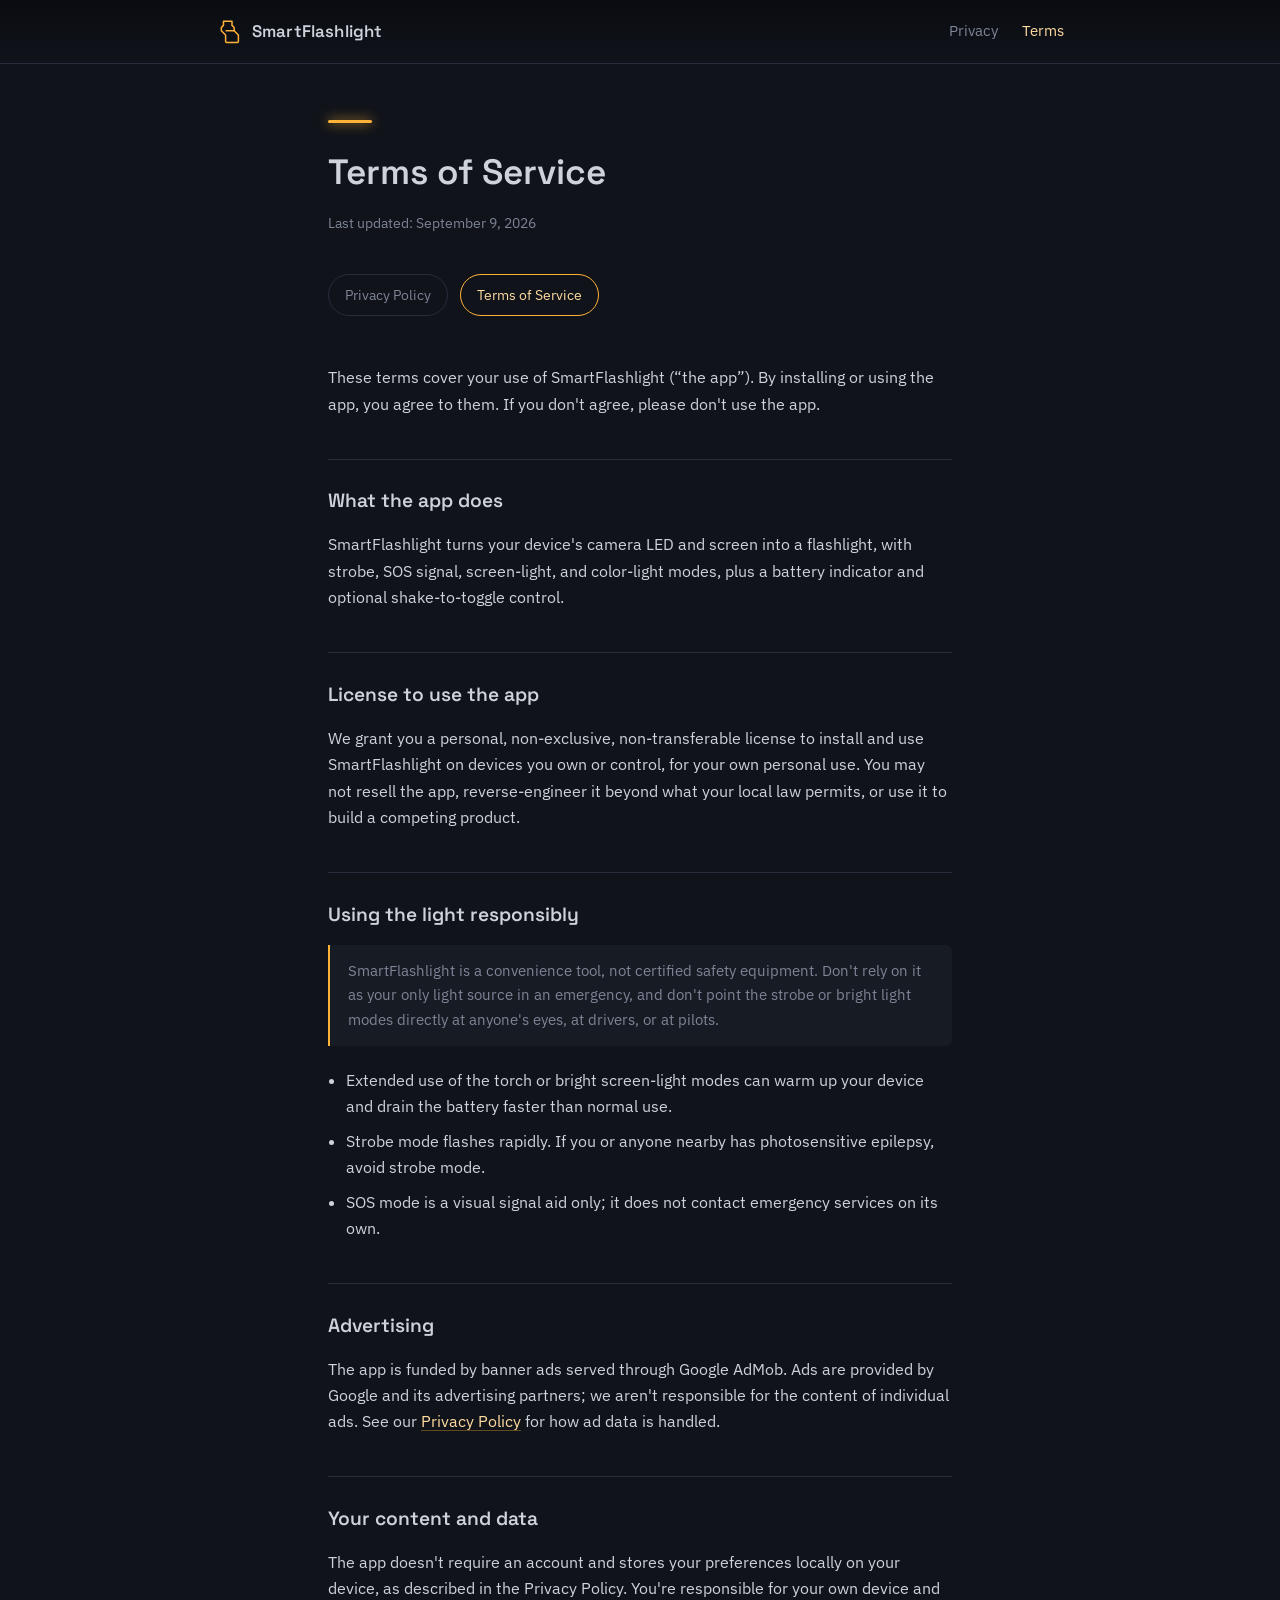
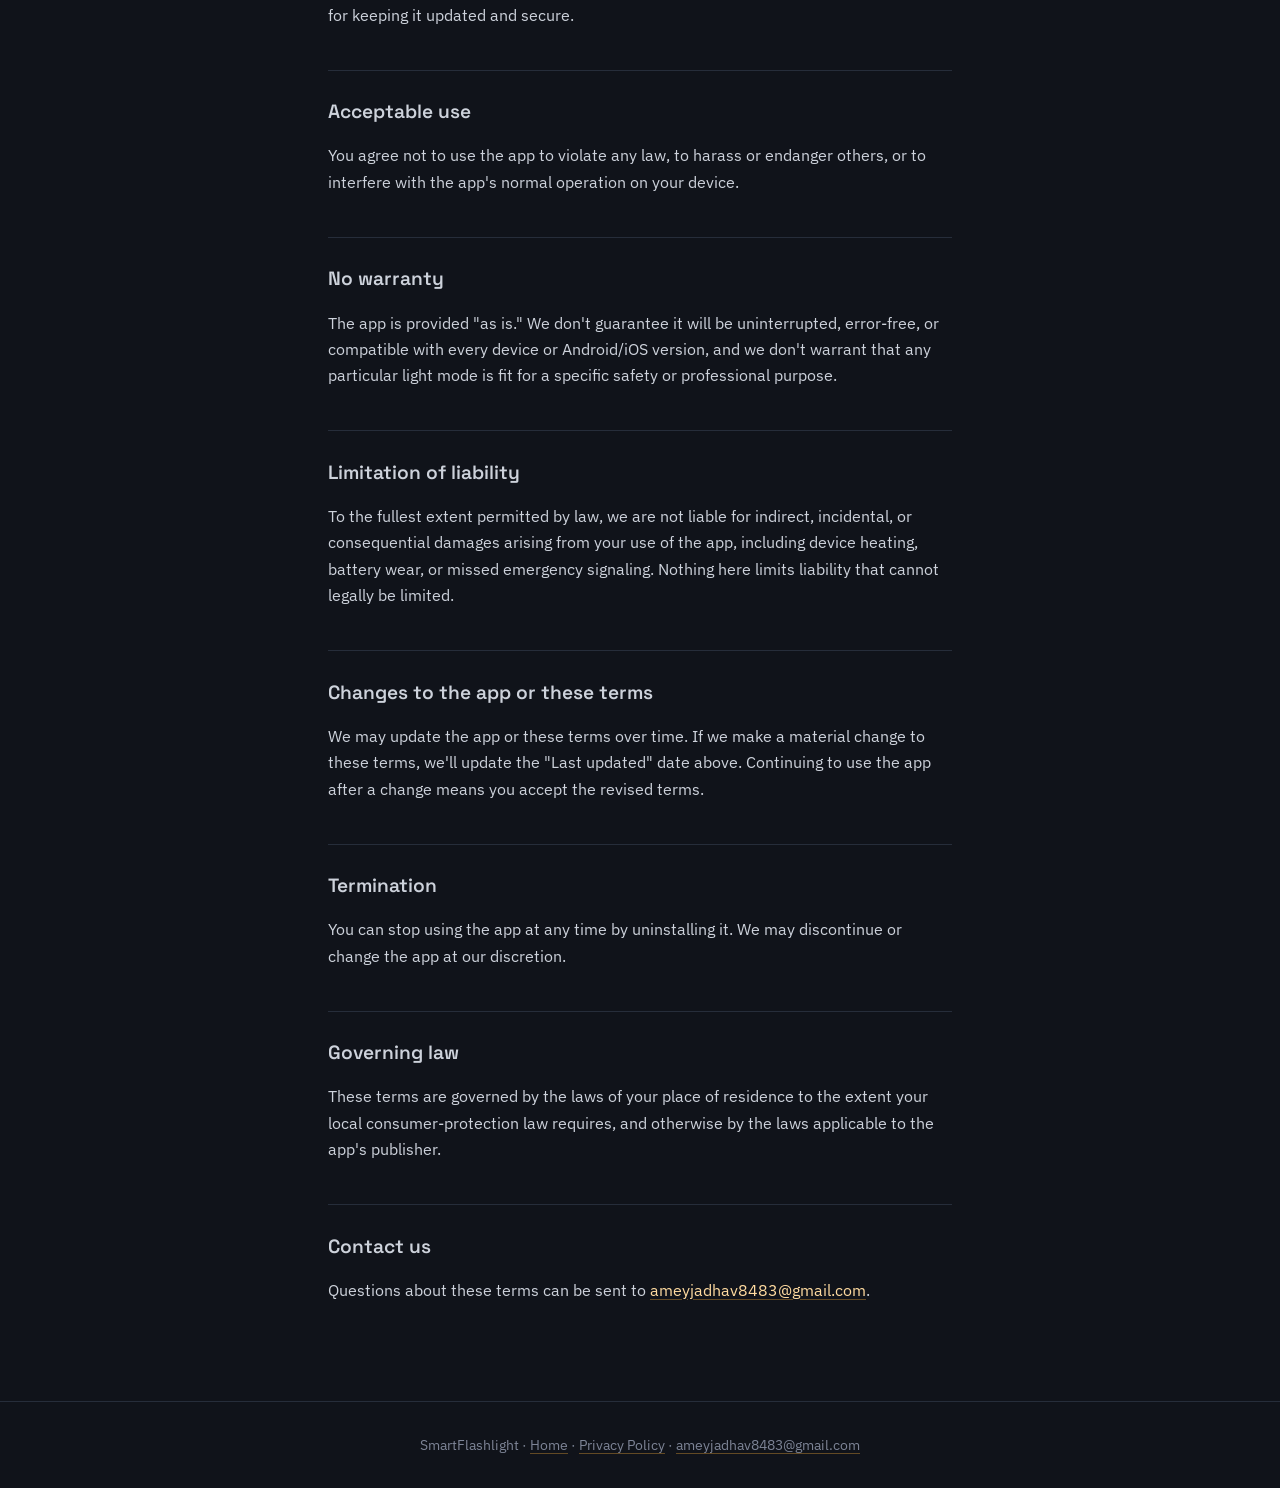
==== terms.html @ 0a520588 "Added all file of the wesite" ====
<!DOCTYPE html>
<html lang="en">
<head>
<meta charset="UTF-8">
<meta name="viewport" content="width=device-width, initial-scale=1.0">
<title>Terms of Service — SmartFlashlight</title>
<meta name="description" content="Terms of Service for the SmartFlashlight app.">
<link rel="stylesheet" href="style.css">
<link rel="preconnect" href="https://fonts.googleapis.com">
<link href="https://fonts.googleapis.com/css2?family=Space+Grotesk:wght@500;600&family=IBM+Plex+Sans:wght@400;500&display=swap" rel="stylesheet">
</head>
<body>

<div class="topbar">
  <div class="topbar-inner">
    <a class="brand" href="index.html">
      <span class="brand-mark" aria-hidden="true">
        <svg viewBox="0 0 24 24" fill="none" xmlns="http://www.w3.org/2000/svg">
          <path d="M9 2H15V6L17 8V11L21 15V21C21 21.5523 20.5523 22 20 22H10C9.44772 22 9 21.5523 9 21V15L5 11V8L7 6V2Z" stroke="#FFB238" stroke-width="1.4" stroke-linejoin="round"/>
          <path d="M9 11H17" stroke="#FFB238" stroke-width="1.4"/>
        </svg>
      </span>
      SmartFlashlight
    </a>
    <nav class="toplinks">
      <a href="privacy.html">Privacy</a>
      <a href="terms.html" aria-current="page">Terms</a>
    </nav>
  </div>
</div>

<div class="doc-header">
  <div class="eyebrow-beam" aria-hidden="true"></div>
  <h1>Terms of Service</h1>
  <p class="doc-meta">Last updated: September 9, 2026</p>
</div>

<div class="doc-nav-switch">
  <a class="switch-btn" href="privacy.html">Privacy Policy</a>
  <a class="switch-btn" href="terms.html" aria-current="page">Terms of Service</a>
</div>

<div class="doc-body">

  <p>These terms cover your use of SmartFlashlight (“the app”). By installing or using the app, you agree to them. If you don't agree, please don't use the app.</p>

  <h2>What the app does</h2>
  <p>SmartFlashlight turns your device's camera LED and screen into a flashlight, with strobe, SOS signal, screen-light, and color-light modes, plus a battery indicator and optional shake-to-toggle control.</p>

  <h2>License to use the app</h2>
  <p>We grant you a personal, non-exclusive, non-transferable license to install and use SmartFlashlight on devices you own or control, for your own personal use. You may not resell the app, reverse-engineer it beyond what your local law permits, or use it to build a competing product.</p>

  <h2>Using the light responsibly</h2>
  <div class="callout">SmartFlashlight is a convenience tool, not certified safety equipment. Don't rely on it as your only light source in an emergency, and don't point the strobe or bright light modes directly at anyone's eyes, at drivers, or at pilots.</div>
  <ul>
    <li>Extended use of the torch or bright screen-light modes can warm up your device and drain the battery faster than normal use.</li>
    <li>Strobe mode flashes rapidly. If you or anyone nearby has photosensitive epilepsy, avoid strobe mode.</li>
    <li>SOS mode is a visual signal aid only; it does not contact emergency services on its own.</li>
  </ul>

  <h2>Advertising</h2>
  <p>The app is funded by banner ads served through Google AdMob. Ads are provided by Google and its advertising partners; we aren't responsible for the content of individual ads. See our <a href="privacy.html">Privacy Policy</a> for how ad data is handled.</p>

  <h2>Your content and data</h2>
  <p>The app doesn't require an account and stores your preferences locally on your device, as described in the Privacy Policy. You're responsible for your own device and for keeping it updated and secure.</p>

  <h2>Acceptable use</h2>
  <p>You agree not to use the app to violate any law, to harass or endanger others, or to interfere with the app's normal operation on your device.</p>

  <h2>No warranty</h2>
  <p>The app is provided "as is." We don't guarantee it will be uninterrupted, error-free, or compatible with every device or Android/iOS version, and we don't warrant that any particular light mode is fit for a specific safety or professional purpose.</p>

  <h2>Limitation of liability</h2>
  <p>To the fullest extent permitted by law, we are not liable for indirect, incidental, or consequential damages arising from your use of the app, including device heating, battery wear, or missed emergency signaling. Nothing here limits liability that cannot legally be limited.</p>

  <h2>Changes to the app or these terms</h2>
  <p>We may update the app or these terms over time. If we make a material change to these terms, we'll update the "Last updated" date above. Continuing to use the app after a change means you accept the revised terms.</p>

  <h2>Termination</h2>
  <p>You can stop using the app at any time by uninstalling it. We may discontinue or change the app at our discretion.</p>

  <h2>Governing law</h2>
  <p>These terms are governed by the laws of your place of residence to the extent your local consumer-protection law requires, and otherwise by the laws applicable to the app's publisher.</p>

  <h2>Contact us</h2>
  <p>Questions about these terms can be sent to <a href="mailto:ameyjadhav8483@gmail.com">ameyjadhav8483@gmail.com</a>.</p>

</div>

<footer>
  SmartFlashlight · <a href="index.html">Home</a> · <a href="privacy.html">Privacy Policy</a> · <a href="mailto:ameyjadhav8483@gmail.com">ameyjadhav8483@gmail.com</a>
</footer>

</body>
</html>
---- style.css ----
/* SmartFlashlight — legal pages
   Theme: a beam of warm light cutting through the dark.
   That's the app's whole job, so it's the design's whole job too. */

:root {
  --night: #10131a;
  --night-deep: #0a0c11;
  --panel: #161b24;
  --line: #262d3a;
  --text: #cdd2db;
  --text-dim: #7d8496;
  --beam: #ffb238;
  --beam-soft: #ffdba0;
  --beam-glow: rgba(255, 178, 56, 0.18);
  --max: 42rem;
  --font-head: "Space Grotesk", "Archivo", sans-serif;
  --font-body: "IBM Plex Sans", "Segoe UI", sans-serif;
}

* { box-sizing: border-box; }

html {
  scroll-behavior: smooth;
}

@media (prefers-reduced-motion: reduce) {
  html { scroll-behavior: auto; }
  * { animation-duration: 0.001ms !important; transition-duration: 0.001ms !important; }
}

body {
  margin: 0;
  background: var(--night);
  color: var(--text);
  font-family: var(--font-body);
  font-size: 16px;
  line-height: 1.65;
  -webkit-font-smoothing: antialiased;
}

a {
  color: var(--beam-soft);
  text-decoration-color: rgba(255, 178, 56, 0.35);
  text-underline-offset: 3px;
}
a:hover { text-decoration-color: var(--beam); }
a:focus-visible,
button:focus-visible,
.switch-btn:focus-visible {
  outline: 2px solid var(--beam);
  outline-offset: 3px;
}

/* ---------- top bar ---------- */

.topbar {
  border-bottom: 1px solid var(--line);
  background: linear-gradient(180deg, var(--night-deep), var(--night));
}

.topbar-inner {
  max-width: 56rem;
  margin: 0 auto;
  padding: 1.1rem 1.5rem;
  display: flex;
  align-items: center;
  justify-content: space-between;
  gap: 1rem;
}

.brand {
  display: flex;
  align-items: center;
  gap: 0.65rem;
  color: var(--text);
  text-decoration: none;
  font-family: var(--font-head);
  font-weight: 600;
  font-size: 1.05rem;
  letter-spacing: 0.01em;
}

.brand-mark {
  width: 1.6rem;
  height: 1.6rem;
  flex-shrink: 0;
}

.brand-mark svg { display: block; width: 100%; height: 100%; }

.toplinks {
  display: flex;
  gap: 1.5rem;
  font-size: 0.92rem;
}

.toplinks a { color: var(--text-dim); text-decoration: none; }
.toplinks a[aria-current="page"] { color: var(--beam-soft); }
.toplinks a:hover { color: var(--text); }

/* ---------- hero (index only) ---------- */

.hero {
  position: relative;
  overflow: hidden;
  padding: 5.5rem 1.5rem 4.5rem;
  text-align: left;
}

.hero::before {
  content: "";
  position: absolute;
  inset: -20% -10% auto -10%;
  height: 30rem;
  background: radial-gradient(ellipse 55% 60% at 30% 0%, var(--beam-glow), transparent 70%);
  pointer-events: none;
  animation: flicker 6s ease-in-out infinite;
}

@keyframes flicker {
  0%, 100% { opacity: 1; }
  45% { opacity: 0.85; }
  50% { opacity: 1; }
  52% { opacity: 0.9; }
  60% { opacity: 1; }
}

.hero-inner {
  position: relative;
  max-width: 56rem;
  margin: 0 auto;
}

.eyebrow-beam {
  width: 2.75rem;
  height: 3px;
  background: var(--beam);
  border-radius: 2px;
  margin-bottom: 1.5rem;
  box-shadow: 0 0 12px var(--beam);
}

.hero h1 {
  font-family: var(--font-head);
  font-size: clamp(2rem, 4.2vw, 2.9rem);
  line-height: 1.15;
  font-weight: 600;
  margin: 0 0 1rem;
  max-width: 30rem;
}

.hero p {
  color: var(--text-dim);
  max-width: 34rem;
  font-size: 1.05rem;
  margin: 0 0 2.25rem;
}

.hero-links {
  display: flex;
  gap: 0.9rem;
  flex-wrap: wrap;
}

.pill-link {
  display: inline-flex;
  align-items: center;
  gap: 0.5rem;
  padding: 0.7rem 1.15rem;
  border: 1px solid var(--line);
  border-radius: 8px;
  color: var(--text);
  text-decoration: none;
  font-size: 0.92rem;
  background: var(--panel);
  transition: border-color 0.15s ease, color 0.15s ease;
}

.pill-link:hover {
  border-color: var(--beam);
  color: var(--beam-soft);
}

.pill-link.primary {
  background: var(--beam);
  color: var(--night-deep);
  border-color: var(--beam);
  font-weight: 600;
}
.pill-link.primary:hover { color: var(--night-deep); background: var(--beam-soft); border-color: var(--beam-soft); }

/* ---------- feature strip (index only) ---------- */

.strip {
  max-width: 56rem;
  margin: 0 auto;
  padding: 0 1.5rem 5rem;
  display: grid;
  grid-template-columns: repeat(4, 1fr);
  gap: 1px;
  background: var(--line);
  border: 1px solid var(--line);
  border-radius: 10px;
  overflow: hidden;
}

.strip-item {
  background: var(--panel);
  padding: 1.4rem 1.2rem;
}

.strip-item .n {
  font-family: var(--font-head);
  color: var(--beam-soft);
  font-size: 1.5rem;
  display: block;
  margin-bottom: 0.35rem;
}

.strip-item .l {
  color: var(--text-dim);
  font-size: 0.85rem;
}

@media (max-width: 640px) {
  .strip { grid-template-columns: repeat(2, 1fr); }
}

/* ---------- legal document layout ---------- */

.doc-header {
  max-width: var(--max);
  margin: 0 auto;
  padding: 3.5rem 1.5rem 0;
}

.doc-header .eyebrow-beam { margin-bottom: 1.25rem; }

.doc-header h1 {
  font-family: var(--font-head);
  font-size: clamp(1.7rem, 3.4vw, 2.2rem);
  font-weight: 600;
  margin: 0 0 0.6rem;
}

.doc-meta {
  color: var(--text-dim);
  font-size: 0.9rem;
  margin: 0 0 2.5rem;
}

.doc-body {
  max-width: var(--max);
  margin: 0 auto;
  padding: 0 1.5rem 5rem;
}

.doc-body h2 {
  font-family: var(--font-head);
  font-weight: 600;
  font-size: 1.2rem;
  color: var(--text);
  margin: 2.6rem 0 0.9rem;
  padding-top: 0.1rem;
  border-top: 1px solid var(--line);
  padding-top: 1.6rem;
}

.doc-body h2:first-child { border-top: none; padding-top: 0; margin-top: 0; }

.doc-body p { margin: 0 0 1.1rem; }

.doc-body ul {
  margin: 0 0 1.1rem;
  padding-left: 1.1rem;
}

.doc-body li { margin-bottom: 0.5rem; }

.doc-body strong { color: var(--text); }

.callout {
  border-left: 2px solid var(--beam);
  background: var(--panel);
  padding: 0.9rem 1.1rem;
  border-radius: 0 6px 6px 0;
  font-size: 0.92rem;
  color: var(--text-dim);
  margin: 0 0 1.3rem;
}

.doc-nav-switch {
  max-width: var(--max);
  margin: 0 auto;
  padding: 0 1.5rem 3rem;
  display: flex;
  gap: 0.75rem;
  flex-wrap: wrap;
}

.switch-btn {
  padding: 0.55rem 1rem;
  border-radius: 999px;
  border: 1px solid var(--line);
  color: var(--text-dim);
  text-decoration: none;
  font-size: 0.85rem;
}

.switch-btn[aria-current="page"] {
  border-color: var(--beam);
  color: var(--beam-soft);
}

/* ---------- footer ---------- */

footer {
  border-top: 1px solid var(--line);
  padding: 2rem 1.5rem;
  text-align: center;
  color: var(--text-dim);
  font-size: 0.85rem;
}

footer a { color: var(--text-dim); }
footer a:hover { color: var(--beam-soft); }
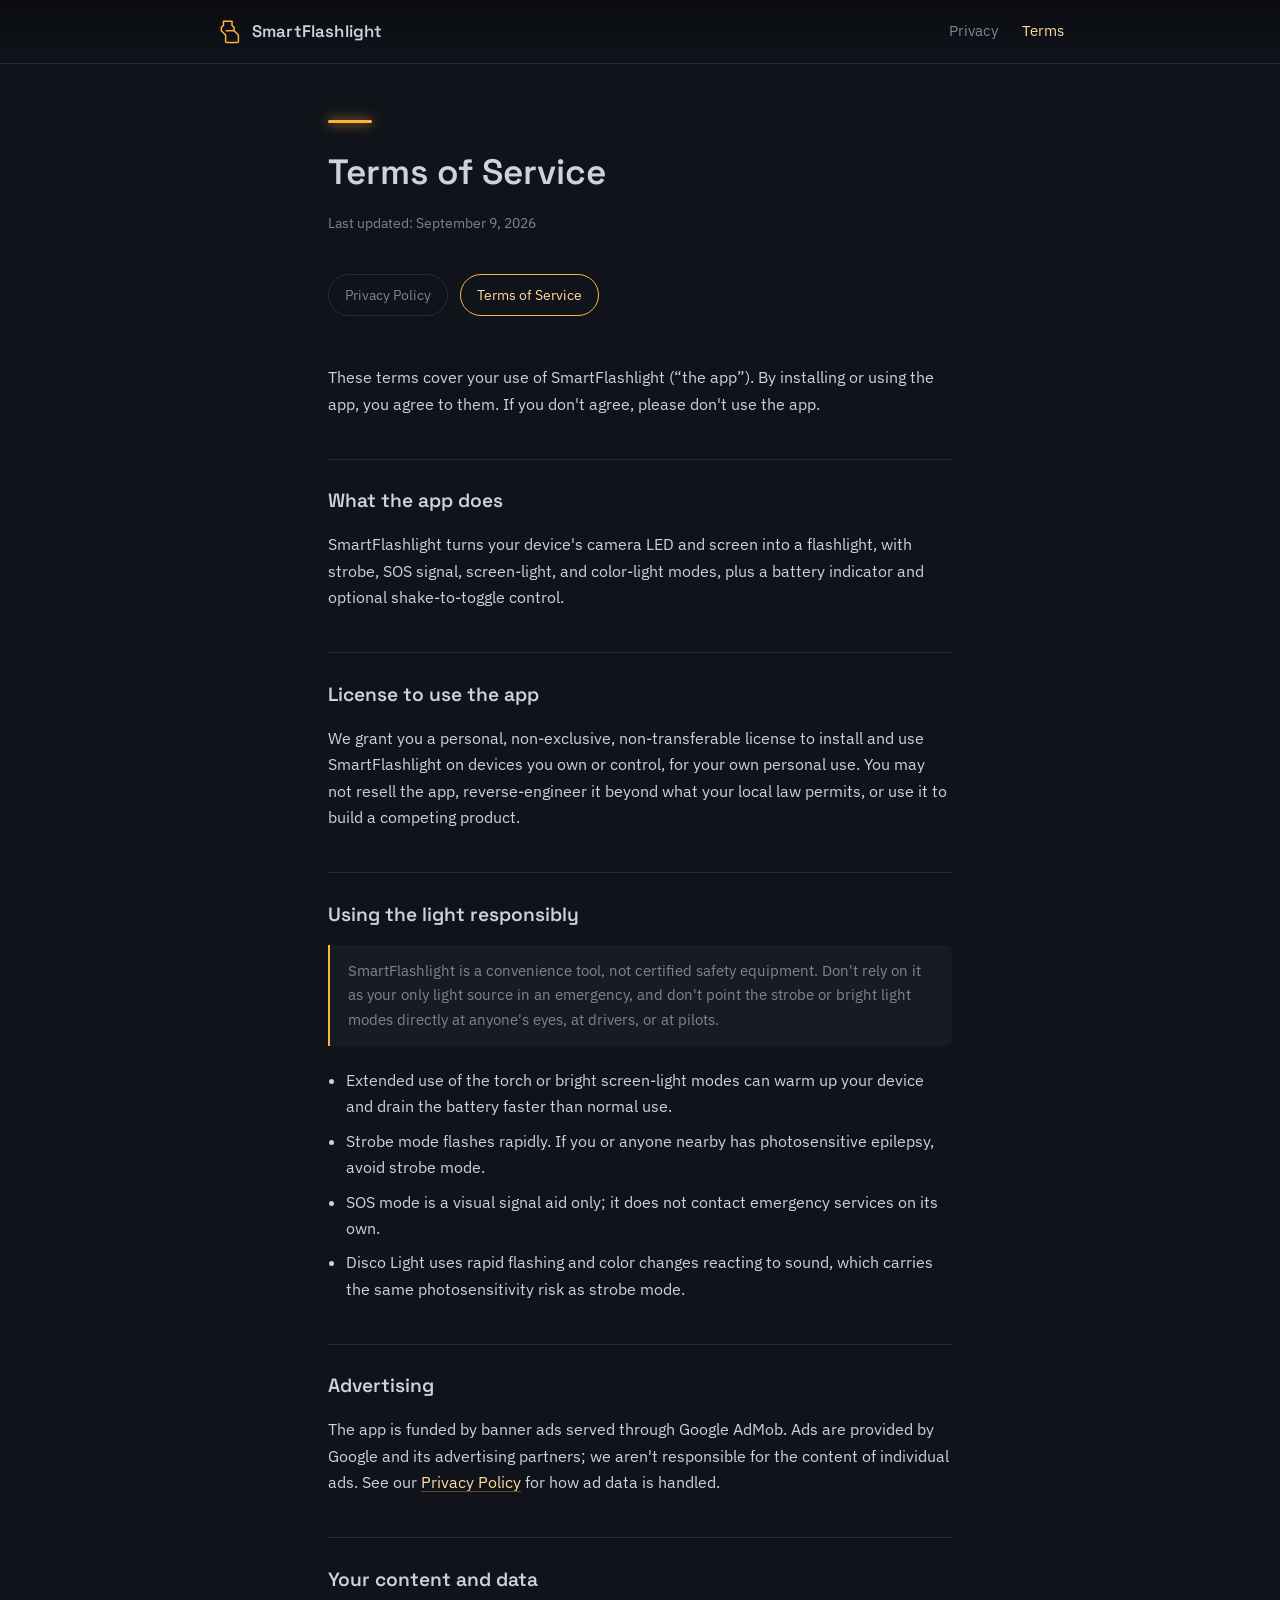
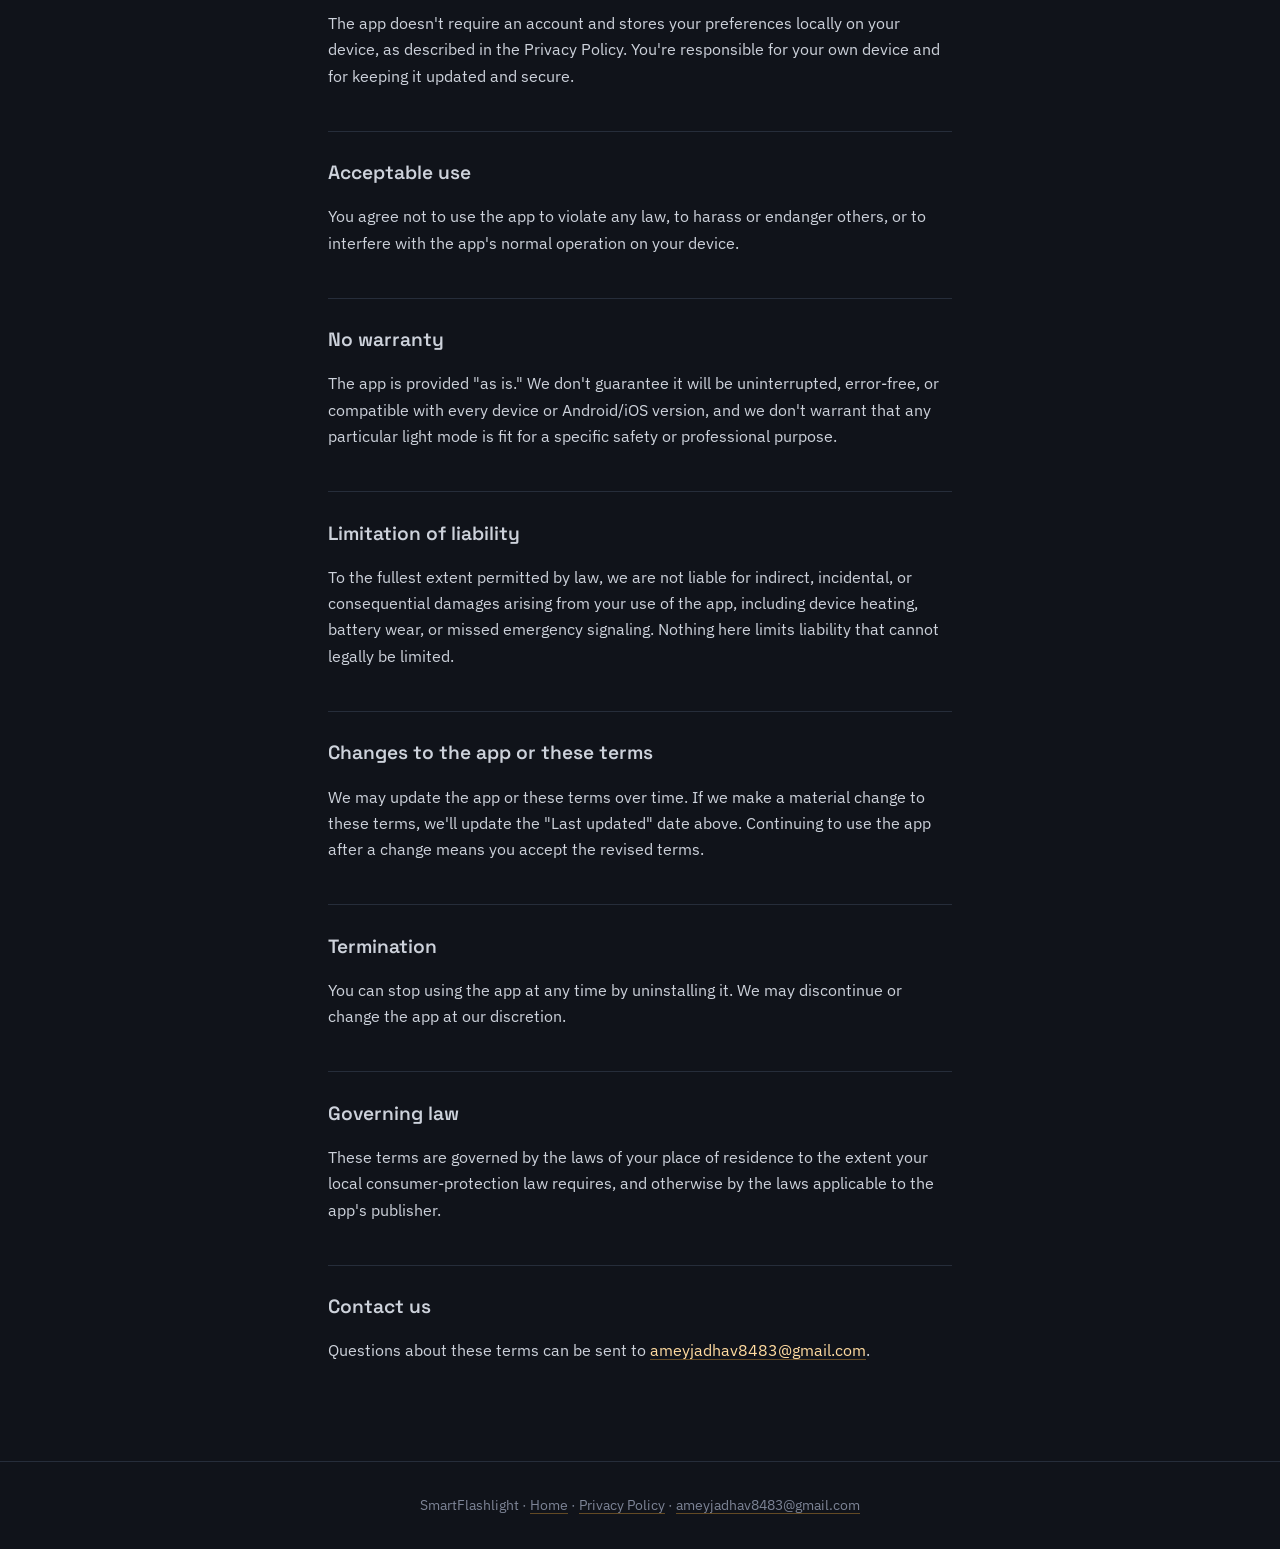
==== commit 7b6834ce: "added updated files in the github" ====
--- a/terms.html
+++ b/terms.html
@@ -56,6 +56,7 @@
     <li>Extended use of the torch or bright screen-light modes can warm up your device and drain the battery faster than normal use.</li>
     <li>Strobe mode flashes rapidly. If you or anyone nearby has photosensitive epilepsy, avoid strobe mode.</li>
     <li>SOS mode is a visual signal aid only; it does not contact emergency services on its own.</li>
+    <li>Disco Light uses rapid flashing and color changes reacting to sound, which carries the same photosensitivity risk as strobe mode.</li>
   </ul>
 
   <h2>Advertising</h2>
